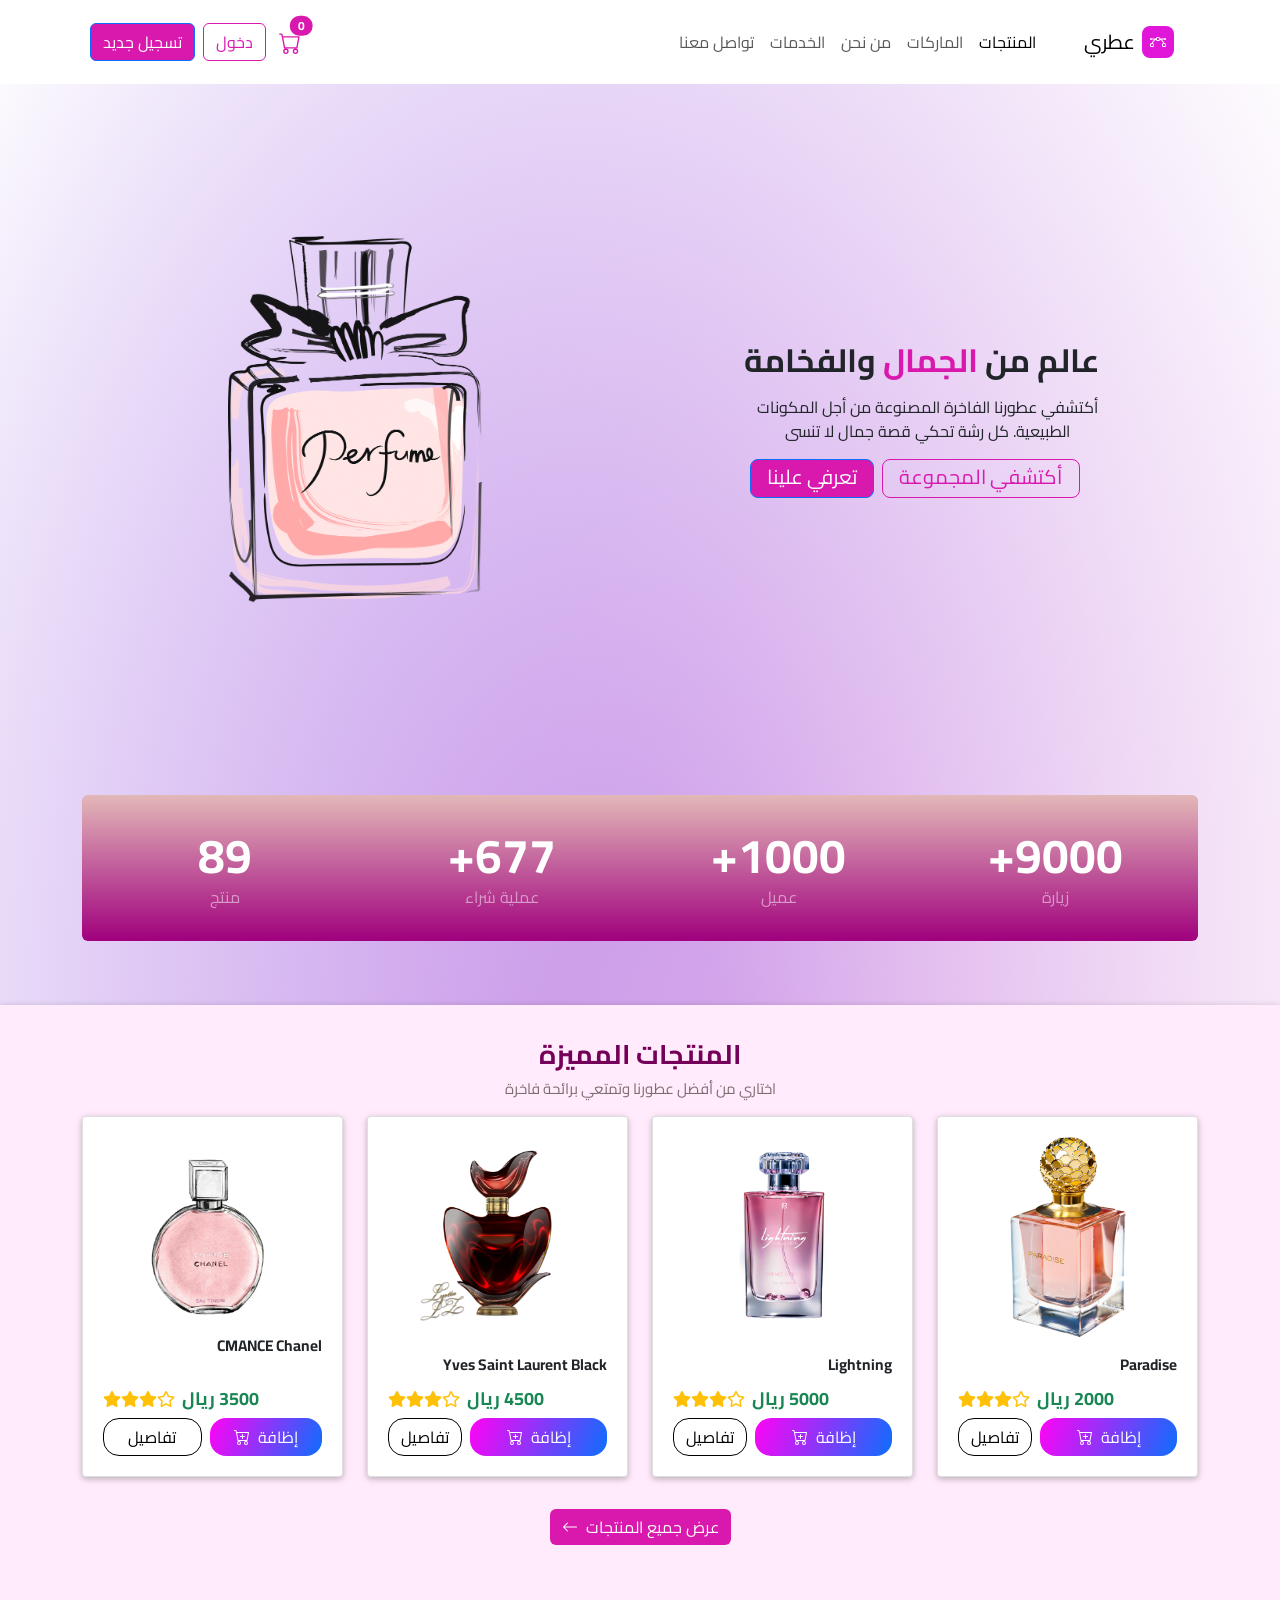
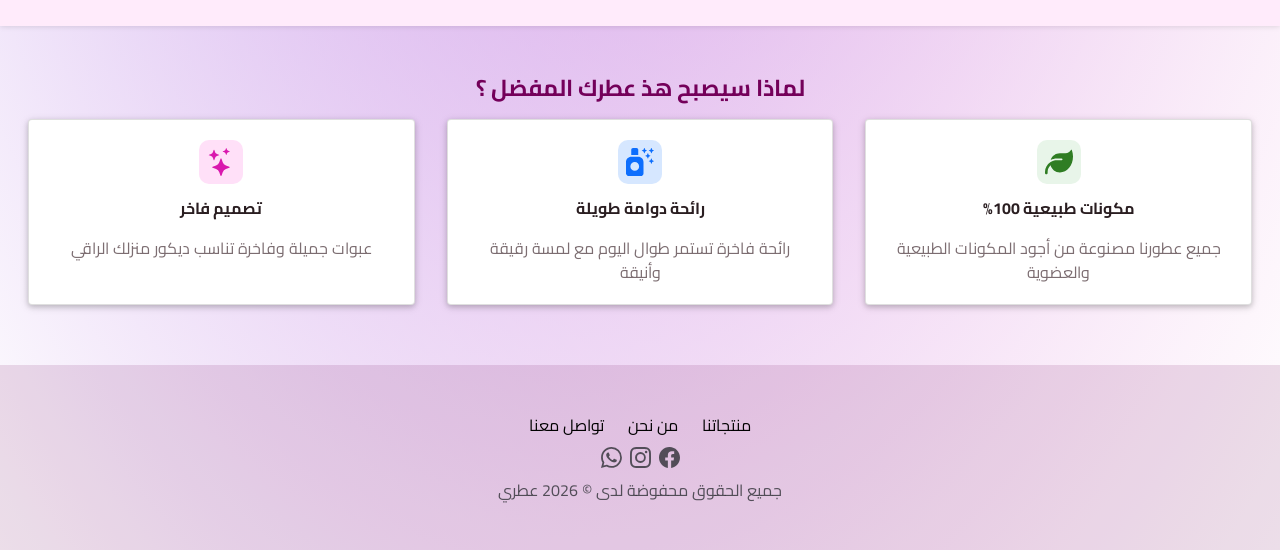
==== index.html @ cebf42a2 "Add files via upload" ====
<!DOCTYPE html>
<html data-bs-theme="light" lang="en" style="font-family: Agdasima, sans-serif;" dir="rtl">

<head>
    <meta charset="utf-8">
    <meta name="viewport" content="width=device-width, initial-scale=1.0, shrink-to-fit=no">
    <title>my_web</title>
    <link rel="stylesheet" href="assets/bootstrap/css/bootstrap.min.css">
    <link rel="stylesheet" href="https://fonts.googleapis.com/css?family=ABeeZee&amp;display=swap">
    <link rel="stylesheet" href="https://fonts.googleapis.com/css?family=Agdasima&amp;display=swap">
    <link rel="stylesheet" href="https://fonts.googleapis.com/css?family=Cairo&amp;display=swap">
    <link rel="stylesheet" href="https://fonts.googleapis.com/css?family=IBM+Plex+Mono&amp;display=swap">
    <link rel="stylesheet" href="assets/fonts/fontawesome-all.min.css">
    <link rel="stylesheet" href="assets/css/aos.min.css">
    <link rel="stylesheet" href="assets/css/Bootstrap-4---Payment-Form.css">
    <link rel="stylesheet" href="assets/css/Bootstrap-4---Photo-Gallery.css">
    <link rel="stylesheet" href="assets/css/Hero-Carousel-images.css">
    <link rel="stylesheet" href="assets/css/Ludens-basic-login.css">
    <link rel="stylesheet" href="assets/css/Navbar-Right-Links-icons.css">
    <link rel="stylesheet" href="assets/css/Pretty-Product-List-.css">
    <link rel="stylesheet" href="assets/css/styles.css">
</head>

<body style="background: radial-gradient(rgba(217,24,174,0.26) 11%, white), linear-gradient(113deg, rgba(77,94,255,0.54), white), #ffffff;font-family: Cairo, sans-serif;">
    <nav class="navbar navbar-expand-md sticky-top bg-body py-3">
        <div class="container"><a class="navbar-brand d-flex align-items-center" href="index.html"><span class="bs-icon-sm bs-icon-rounded bs-icon-primary d-flex justify-content-center align-items-center me-2 bs-icon" style="background: rgb(224,22,216);"><svg xmlns="http://www.w3.org/2000/svg" width="1em" height="1em" fill="currentColor" viewBox="0 0 16 16" class="bi bi-bezier">
                        <path fill-rule="evenodd" d="M0 10.5A1.5 1.5 0 0 1 1.5 9h1A1.5 1.5 0 0 1 4 10.5v1A1.5 1.5 0 0 1 2.5 13h-1A1.5 1.5 0 0 1 0 11.5zm1.5-.5a.5.5 0 0 0-.5.5v1a.5.5 0 0 0 .5.5h1a.5.5 0 0 0 .5-.5v-1a.5.5 0 0 0-.5-.5zm10.5.5A1.5 1.5 0 0 1 13.5 9h1a1.5 1.5 0 0 1 1.5 1.5v1a1.5 1.5 0 0 1-1.5 1.5h-1a1.5 1.5 0 0 1-1.5-1.5zm1.5-.5a.5.5 0 0 0-.5.5v1a.5.5 0 0 0 .5.5h1a.5.5 0 0 0 .5-.5v-1a.5.5 0 0 0-.5-.5zM6 4.5A1.5 1.5 0 0 1 7.5 3h1A1.5 1.5 0 0 1 10 4.5v1A1.5 1.5 0 0 1 8.5 7h-1A1.5 1.5 0 0 1 6 5.5zM7.5 4a.5.5 0 0 0-.5.5v1a.5.5 0 0 0 .5.5h1a.5.5 0 0 0 .5-.5v-1a.5.5 0 0 0-.5-.5z"></path>
                        <path d="M6 4.5H1.866a1 1 0 1 0 0 1h2.668A6.517 6.517 0 0 0 1.814 9H2.5c.123 0 .244.015.358.043a5.517 5.517 0 0 1 3.185-3.185A1.503 1.503 0 0 1 6 5.5zm3.957 1.358A1.5 1.5 0 0 0 10 5.5v-1h4.134a1 1 0 1 1 0 1h-2.668a6.517 6.517 0 0 1 2.72 3.5H13.5c-.123 0-.243.015-.358.043a5.517 5.517 0 0 0-3.185-3.185z"></path>
                    </svg></span><span style="padding-right: 7px;">عطري</span></a>
            <div class="d-flex">
                <div class="d-block d-md-none" style="padding: 13px;"><a class="position-relative" href="carts.html"><svg xmlns="http://www.w3.org/2000/svg" width="1em" height="1em" fill="currentColor" viewBox="0 0 16 16" class="bi bi-cart" style="width: 22px;height: 24px;color: #d918ae;">
                            <path d="M0 1.5A.5.5 0 0 1 .5 1H2a.5.5 0 0 1 .485.379L2.89 3H14.5a.5.5 0 0 1 .491.592l-1.5 8A.5.5 0 0 1 13 12H4a.5.5 0 0 1-.491-.408L2.01 3.607 1.61 2H.5a.5.5 0 0 1-.5-.5M3.102 4l1.313 7h8.17l1.313-7H3.102zM5 12a2 2 0 1 0 0 4 2 2 0 0 0 0-4m7 0a2 2 0 1 0 0 4 2 2 0 0 0 0-4m-7 1a1 1 0 1 1 0 2 1 1 0 0 1 0-2m7 0a1 1 0 1 1 0 2 1 1 0 0 1 0-2"></path>
                        </svg><span id="cart-count2" class="position-absolute top-0 start-100 translate-middle badge rounded-pill" style="background: #d918ae;">0</span></a></div><button data-bs-toggle="collapse" class="navbar-toggler" data-bs-target="#navcol-2"><span class="visually-hidden">Toggle navigation</span><span class="navbar-toggler-icon" style="color: rgb(217,24,174);"></span></button>
            </div>
            <div class="collapse navbar-collapse" id="navcol-2">
                <ul class="navbar-nav ms-auto">
                    <li class="nav-item"><a class="nav-link active" href="products.html">المنتجات</a></li>
                    <li class="nav-item"><a class="nav-link" href="brands.html">الماركات</a></li>
                    <li class="nav-item"><a class="nav-link" href="about.html">من نحن</a></li>
                    <li class="nav-item"><a class="nav-link" href="services.html">الخدمات</a></li>
                    <li class="nav-item"><a class="nav-link" href="contact.html">تواصل معنا</a></li>
                </ul>
                <div class="d-none d-md-block" style="padding: 13px;"><a class="position-relative" href="carts.html"><svg xmlns="http://www.w3.org/2000/svg" width="1em" height="1em" fill="currentColor" viewBox="0 0 16 16" class="bi bi-cart" style="width: 22px;height: 24px;color: #d918ae;">
                            <path d="M0 1.5A.5.5 0 0 1 .5 1H2a.5.5 0 0 1 .485.379L2.89 3H14.5a.5.5 0 0 1 .491.592l-1.5 8A.5.5 0 0 1 13 12H4a.5.5 0 0 1-.491-.408L2.01 3.607 1.61 2H.5a.5.5 0 0 1-.5-.5M3.102 4l1.313 7h8.17l1.313-7H3.102zM5 12a2 2 0 1 0 0 4 2 2 0 0 0 0-4m7 0a2 2 0 1 0 0 4 2 2 0 0 0 0-4m-7 1a1 1 0 1 1 0 2 1 1 0 0 1 0-2m7 0a1 1 0 1 1 0 2 1 1 0 0 1 0-2"></path>
                        </svg><span id="cart-count" class="position-absolute top-0 start-100 translate-middle badge rounded-pill" style="background: #d918ae;">0</span></a></div><a class="btn btn-primary ms-md-2" role="button" href="login.html" style="background: rgba(13,110,253,0);color: #d918ae;border-color: #d918ae;">دخول</a><a class="btn btn-primary ms-md-2" role="button" href="signup.html" style="background: rgb(217,24,174);">تسجيل جديد</a>
            </div>
        </div>
    </nav>
    <div class="container mt-0 pt-2 mb-0 overflow-hidden" style="padding-bottom: 0px;">
        <div class="row gy-4 gy-md-0" style="margin-bottom: 0px;">
            <div class="col-md-6 text-center text-md-start d-flex d-sm-flex d-md-flex justify-content-center align-items-center justify-content-md-start align-items-md-center justify-content-xl-center" data-aos="fade-up-left" data-aos-duration="550">
                <div style="max-width: 350px;">
                    <h2 class="text-uppercase fw-bold fst-normal" style="font-size: 32.112px;text-align: center;width: 357px;">عالم من <span style="color: rgb(217, 24, 174);">الجمال</span> والفخامة</h2>
                    <p class="my-3" style="text-align: center;width: 345px;">أكتشفي عطورنا الفاخرة المصنوعة من أجل المكونات الطبيعية. كل رشة تحكي قصة جمال لا تنسى</p><a class="btn btn-primary btn-lg me-2" role="button" href="products.html" style="height: 38.6px;text-align: center;padding: 2px 16px;width: 197.975px;background: rgba(255,255,255,0);border-color: #d918ae;border-top-color: rgb(255,;border-right-color: 255,;border-bottom-color: 255);border-left-color: 255,;color: #d918ae;">أكتشفي المجموعة</a><a class="btn btn-primary btn-lg me-2" role="button" href="about.html" style="height: 38.6px;text-align: center;padding: 2px 16px;background: #d918ae;">تعرفي علينا</a>
                </div>
            </div>
            <div class="col-md-6">
                <div class="text-center p-xl-5 m-xl-5 ms-0 ps-0"><img class="rounded img-fluid fit-cover ps-5 pe-5 mt-0 pt-5 mb-5 ms-0 pb-0" data-aos="fade-up-right" data-aos-duration="550" style="min-height: 200px;" src="assets/img/pngwing.com%20(1).png" width="350" loading="lazy"></div>
            </div>
        </div>
    </div>
    <div class="container py-xl-5 overflow-hidden" style="margin-bottom: 16px;">
        <div class="text-center text-white-50 bg-primary border rounded border-0 p-3" style="background: linear-gradient(#e2b8b8, #a0007d), #7d6979;">
            <div class="row row-cols-2 row-cols-md-4">
                <div class="col">
                    <div data-aos="zoom-out-right" data-aos-duration="450" class="p-3">
                        <h4 class="display-5 fw-bold text-white mb-0">9000+</h4>
                        <p class="mb-0">زيارة</p>
                    </div>
                </div>
                <div class="col">
                    <div data-aos="zoom-out-right" data-aos-duration="450" data-aos-delay="50" class="p-3">
                        <h4 class="display-5 fw-bold text-white mb-0">1000+</h4>
                        <p class="mb-0">عميل</p>
                    </div>
                </div>
                <div class="col">
                    <div data-aos="zoom-in-right" data-aos-duration="450" data-aos-delay="100" class="p-3">
                        <h4 class="display-5 fw-bold text-white mb-0">677+</h4>
                        <p class="mb-0">عملية شراء</p>
                    </div>
                </div>
                <div class="col">
                    <div data-aos="zoom-out-right" data-aos-duration="150" data-aos-delay="450" class="p-3">
                        <h4 class="display-5 fw-bold text-white mb-0">89</h4>
                        <p class="mb-0">منتج</p>
                    </div>
                </div>
            </div>
        </div>
    </div>
    <section style="background: #ffebfb;padding-top: 33px;padding-bottom: 33px;box-shadow: 0px 0px 6px rgba(0,0,0,0.15);">
        <h1 class="text-center" data-aos="fade-up" data-aos-duration="750" style="color: #966e8d;font-size: 26.88px;"><strong><span style="color: rgb(116, 0, 90);">المنتجات المميزة</span></strong></h1>
        <p class="text-center" data-aos="fade-up" data-aos-duration="750" style="font-size: 15px;"><span style="color: oklch(0.55 0.02 0);">اختاري من أفضل عطورنا وتمتعي برائحة فاخرة</span></p>
        <div class="container" style="padding-bottom: 24px;">
            <div class="row">
                <div class="col-12 col-sm-6 col-md-4 col-lg-3" data-aos="fade-up" data-aos-duration="750" style="margin-bottom: 8px;">
                    <div class="card">
                        <div class="card-body"><img src="assets/img/pngwing.com.png" style="width: 100%;height: 200px;object-fit: contain;">
                            <h4 class="card-title" style="font-size: 15.376px;font-weight: bold;height: 35.35px;"><br>Paradise</h4>
                            <div class="text-warning d-flex justify-content-end align-items-center py-1">
                                <p style="color: var(--bs-success);font-weight: bold;font-size: 18px;height: 13px;margin-right: 0px;margin-left: 7px;">2000 ريال</p><i class="far fa-star"></i><i class="fas fa-star"></i><i class="fas fa-star"></i><i class="fas fa-star"></i>
                            </div>
                            <div class="d-flex gap-2"><button class="btn flex-grow-1 d-flex justify-content-center align-items-center gap-1 add-to-cart" type="button" style="border-radius: 16px;background: linear-gradient(-70deg, var(--bs-primary), #ff03f5);border-style: none;color: rgb(255,255,255);" data-id="1" data-name="Paradise" data-price="2000" data-image="assets/img//pngwing.com.png">إظافة&nbsp;<svg xmlns="http://www.w3.org/2000/svg" width="1em" height="1em" fill="currentColor" viewBox="0 0 16 16" class="bi bi-cart-plus">
                                        <path d="M9 5.5a.5.5 0 0 0-1 0V7H6.5a.5.5 0 0 0 0 1H8v1.5a.5.5 0 0 0 1 0V8h1.5a.5.5 0 0 0 0-1H9z"></path>
                                        <path d="M.5 1a.5.5 0 0 0 0 1h1.11l.401 1.607 1.498 7.985A.5.5 0 0 0 4 12h1a2 2 0 1 0 0 4 2 2 0 0 0 0-4h7a2 2 0 1 0 0 4 2 2 0 0 0 0-4h1a.5.5 0 0 0 .491-.408l1.5-8A.5.5 0 0 0 14.5 3H2.89l-.405-1.621A.5.5 0 0 0 2 1zm3.915 10L3.102 4h10.796l-1.313 7h-8.17zM6 14a1 1 0 1 1-2 0 1 1 0 0 1 2 0m7 0a1 1 0 1 1-2 0 1 1 0 0 1 2 0"></path>
                                    </svg></button><button class="btn btn-details" type="button" style="border-radius: 16px;color: rgb(0,0,0);border-style: solid;border-color: #000000;" data-id="1" data-name="Paradise" data-image="assets/img//pngwing.com.png" data-description="عطر كلاسيكي من شانيل للنساء؛ مزيج أنيق من الحمضيات، الياسمين والورود مع قاعدة دافئة من الفانيليا وخشب الصندل — راحة فاخرة ومثالية للسهرات والمناسبات" data-price="2000" data-sold="120">تفاصيل</button></div>
                        </div>
                    </div>
                </div>
                <div class="col-12 col-sm-6 col-md-4 col-lg-3" data-aos="fade-up" data-aos-duration="750" data-aos-delay="100" style="margin-bottom: 8px;">
                    <div class="card">
                        <div class="card-body"><img src="assets/img/pngwing.com%20(4).png" style="width: 100%;height: 200px;object-fit: contain;">
                            <h4 class="card-title" style="font-size: 15.376px;font-weight: bold;height: 35.35px;"><br>Lightning</h4>
                            <div class="text-warning d-flex justify-content-end align-items-center py-1">
                                <p style="color: var(--bs-success);font-weight: bold;font-size: 18px;height: 13px;margin-right: 0px;margin-left: 7px;">5000 ريال</p><i class="far fa-star"></i><i class="fas fa-star"></i><i class="fas fa-star"></i><i class="fas fa-star"></i>
                            </div>
                            <div class="d-flex gap-2"><button class="btn flex-grow-1 d-flex justify-content-center align-items-center gap-1 add-to-cart" type="button" style="border-radius: 16px;background: linear-gradient(-70deg, var(--bs-primary), #ff03f5);border-style: none;color: rgb(255,255,255);" data-id="2" data-name="Lightning" data-price="5000" data-image="assets/img//pngwing.com%20(4).png">إظافة&nbsp;<svg xmlns="http://www.w3.org/2000/svg" width="1em" height="1em" fill="currentColor" viewBox="0 0 16 16" class="bi bi-cart-plus">
                                        <path d="M9 5.5a.5.5 0 0 0-1 0V7H6.5a.5.5 0 0 0 0 1H8v1.5a.5.5 0 0 0 1 0V8h1.5a.5.5 0 0 0 0-1H9z"></path>
                                        <path d="M.5 1a.5.5 0 0 0 0 1h1.11l.401 1.607 1.498 7.985A.5.5 0 0 0 4 12h1a2 2 0 1 0 0 4 2 2 0 0 0 0-4h7a2 2 0 1 0 0 4 2 2 0 0 0 0-4h1a.5.5 0 0 0 .491-.408l1.5-8A.5.5 0 0 0 14.5 3H2.89l-.405-1.621A.5.5 0 0 0 2 1zm3.915 10L3.102 4h10.796l-1.313 7h-8.17zM6 14a1 1 0 1 1-2 0 1 1 0 0 1 2 0m7 0a1 1 0 1 1-2 0 1 1 0 0 1 2 0"></path>
                                    </svg></button><button class="btn btn-details" type="button" style="border-radius: 16px;color: rgb(0,0,0);border-style: solid;border-color: #000000;" data-id="2" data-name="Lightning" data-image="assets/img//pngwing.com%20(4).png" data-description="عطر كلاسيكي من شانيل للنساء؛ مزيج أنيق من الحمضيات، الياسمين والورود مع قاعدة دافئة من الفانيليا وخشب الصندل — راحة فاخرة وعطر زهري فاخر من ديور برائحة مشرقة تجمع بين يلانغ يلانغ، الورد والياسمين، يعطي إحساس أنثوي أنيق ومشرق يناسب كل أوقات اليوم.مثالية للسهرات والمناسبات" data-price="5000" data-sold="300">تفاصيل</button></div>
                        </div>
                    </div>
                </div>
                <div class="col-12 col-sm-6 col-md-4 col-lg-3" data-aos="fade-up" data-aos-duration="750" data-aos-delay="300" style="margin-bottom: 8px;">
                    <div class="card">
                        <div class="card-body"><img src="assets/img/pngwing.com%20(2).png" style="width: 100%;height: 200px;object-fit: contain;">
                            <h4 class="card-title" style="font-size: 15.376px;font-weight: bold;height: 35.35px;"><br>Yves Saint Laurent Black&nbsp;<br><br></h4>
                            <div class="text-warning d-flex justify-content-end align-items-center py-1">
                                <p style="color: var(--bs-success);font-weight: bold;font-size: 18px;height: 13px;margin-right: 0px;margin-left: 7px;">4500 ريال</p><i class="far fa-star"></i><i class="fas fa-star"></i><i class="fas fa-star"></i><i class="fas fa-star"></i>
                            </div>
                            <div class="d-flex gap-2"><button class="btn flex-grow-1 d-flex justify-content-center align-items-center gap-1 add-to-cart" type="button" style="border-radius: 16px;background: linear-gradient(-70deg, var(--bs-primary), #ff03f5);border-style: none;color: rgb(255,255,255);" data-id="3" data-name="Yves Saint Laurent Black" data-price="4500" data-image="assets/img//pngwing.com%20(2).png">إظافة&nbsp;<svg xmlns="http://www.w3.org/2000/svg" width="1em" height="1em" fill="currentColor" viewBox="0 0 16 16" class="bi bi-cart-plus">
                                        <path d="M9 5.5a.5.5 0 0 0-1 0V7H6.5a.5.5 0 0 0 0 1H8v1.5a.5.5 0 0 0 1 0V8h1.5a.5.5 0 0 0 0-1H9z"></path>
                                        <path d="M.5 1a.5.5 0 0 0 0 1h1.11l.401 1.607 1.498 7.985A.5.5 0 0 0 4 12h1a2 2 0 1 0 0 4 2 2 0 0 0 0-4h7a2 2 0 1 0 0 4 2 2 0 0 0 0-4h1a.5.5 0 0 0 .491-.408l1.5-8A.5.5 0 0 0 14.5 3H2.89l-.405-1.621A.5.5 0 0 0 2 1zm3.915 10L3.102 4h10.796l-1.313 7h-8.17zM6 14a1 1 0 1 1-2 0 1 1 0 0 1 2 0m7 0a1 1 0 1 1-2 0 1 1 0 0 1 2 0"></path>
                                    </svg></button><button class="btn btn-details" type="button" style="border-radius: 16px;color: rgb(0,0,0);border-style: solid;border-color: #000000;" data-id="3" data-name="Yves Saint Laurent Black" data-image="assets/img//pngwing.com%20(2).png" data-description="عطر شرقي–غورماند من YSL بطابع جذاب وغني، مع نوتات القهوة والزهور والفانيليا — مثالي لليالي والحفلات" data-price="4500" data-sold="98">تفاصيل</button></div>
                        </div>
                    </div>
                </div>
                <div class="col-12 col-sm-6 col-md-4 col-lg-3" data-aos="fade-up" data-aos-duration="750" data-aos-delay="500" style="margin-bottom: 8px;">
                    <div class="card">
                        <div class="card-body"><img src="assets/img/pngwing.com%20(3).png" style="width: 100%;height: 200px;object-fit: contain;">
                            <h4 class="card-title" style="font-size: 15.376px;font-weight: bold;height: 35.35px;">CMANCE Chanel</h4>
                            <div class="text-warning d-flex justify-content-end align-items-center py-1">
                                <p style="color: var(--bs-success);font-weight: bold;font-size: 18px;height: 13px;margin-right: 0px;margin-left: 7px;">3500 ريال</p><i class="far fa-star"></i><i class="fas fa-star"></i><i class="fas fa-star"></i><i class="fas fa-star"></i>
                            </div>
                            <div class="d-flex gap-2"><button class="btn flex-grow-1 d-flex justify-content-center align-items-center gap-1 add-to-cart" type="button" style="border-radius: 16px;background: linear-gradient(-70deg, var(--bs-primary), #ff03f5);border-style: none;color: rgb(255,255,255);" data-id="4" data-name="CMANCE Chanel" data-price="3500" data-image="assets/img//pngwing.com%20(3).png">إظافة&nbsp;<svg xmlns="http://www.w3.org/2000/svg" width="1em" height="1em" fill="currentColor" viewBox="0 0 16 16" class="bi bi-cart-plus">
                                        <path d="M9 5.5a.5.5 0 0 0-1 0V7H6.5a.5.5 0 0 0 0 1H8v1.5a.5.5 0 0 0 1 0V8h1.5a.5.5 0 0 0 0-1H9z"></path>
                                        <path d="M.5 1a.5.5 0 0 0 0 1h1.11l.401 1.607 1.498 7.985A.5.5 0 0 0 4 12h1a2 2 0 1 0 0 4 2 2 0 0 0 0-4h7a2 2 0 1 0 0 4 2 2 0 0 0 0-4h1a.5.5 0 0 0 .491-.408l1.5-8A.5.5 0 0 0 14.5 3H2.89l-.405-1.621A.5.5 0 0 0 2 1zm3.915 10L3.102 4h10.796l-1.313 7h-8.17zM6 14a1 1 0 1 1-2 0 1 1 0 0 1 2 0m7 0a1 1 0 1 1-2 0 1 1 0 0 1 2 0"></path>
                                    </svg></button><button class="btn flex-grow-1" type="button" style="border-radius: 16px;color: rgb(0,0,0);border-style: solid;border-color: #000000;">تفاصيل</button></div>
                        </div>
                    </div>
                </div>
            </div>
            <div class="text-center d-flex justify-content-center px-2 py-4"><a class="text-decoration-none" href="products.html"><button class="btn btn-primary d-flex justify-content-center gap-2 align-items-center" type="button" style="background: #d918ae;border-style: none;">عرض جميع المنتجات<svg xmlns="http://www.w3.org/2000/svg" width="1em" height="1em" fill="currentColor" viewBox="0 0 16 16" class="bi bi-arrow-left">
                            <path fill-rule="evenodd" d="M15 8a.5.5 0 0 0-.5-.5H2.707l3.147-3.146a.5.5 0 1 0-.708-.708l-4 4a.5.5 0 0 0 0 .708l4 4a.5.5 0 0 0 .708-.708L2.707 8.5H14.5A.5.5 0 0 0 15 8"></path>
                        </svg></button></a></div>
        </div>
    </section>
    <section class="px-4 py-5" style="border-color: rgb(255,255,255);">
        <h1 class="text-center" data-aos="fade-up" data-aos-duration="750" style="color: #966e8d;font-size: 23px;margin-bottom: 18px;"><strong><span style="color: rgb(116, 0, 90);">لماذا سيصبح هذ عطرك المفضل ؟</span></strong></h1>
        <div class="row">
            <div class="col-12 col-md-6 col-lg-4 px-md-3 px-lg-3" style="padding: 0px;margin-bottom: 12px;">
                <div class="card" data-aos="fade-up" data-aos-duration="750" style="width: 100%;">
                    <div class="card-body" style="border-radius: 13px;">
                        <div class="text-center" style="margin-bottom: 12px;"><svg xmlns="http://www.w3.org/2000/svg" viewBox="0 0 512 512" width="1em" height="1em" fill="currentColor" class="text-center" style="font-size: 44px;color: #2f7d23;padding: 8px;background: #e8f5e9;border-radius: 10px;">
                                <!--! Font Awesome Free 6.4.2 by @fontawesome - https://fontawesome.com License - https://fontawesome.com/license/free (Icons: CC BY 4.0, Fonts: SIL OFL 1.1, Code: MIT License) Copyright 2023 Fonticons, Inc. -->
                                <path d="M272 96c-78.6 0-145.1 51.5-167.7 122.5c33.6-17 71.5-26.5 111.7-26.5h88c8.8 0 16 7.2 16 16s-7.2 16-16 16H288 216s0 0 0 0c-16.6 0-32.7 1.9-48.2 5.4c-25.9 5.9-50 16.4-71.4 30.7c0 0 0 0 0 0C38.3 298.8 0 364.9 0 440v16c0 13.3 10.7 24 24 24s24-10.7 24-24V440c0-48.7 20.7-92.5 53.8-123.2C121.6 392.3 190.3 448 272 448l1 0c132.1-.7 239-130.9 239-291.4c0-42.6-7.5-83.1-21.1-119.6c-2.6-6.9-12.7-6.6-16.2-.1C455.9 72.1 418.7 96 376 96L272 96z"></path>
                            </svg></div>
                        <p class="text-center"><strong><span style="color: oklch(0.25 0.02 0);">مكونات طبيعية 100%</span></strong></p>
                        <p class="text-center" style="margin: 0px;"><span style="color: oklch(0.55 0.02 0);">جميع عطورنا مصنوعة من أجود المكونات الطبيعية والعضوية</span></p>
                    </div>
                </div>
            </div>
            <div class="col-12 col-md-6 col-lg-4 px-md-3 px-lg-3" style="padding: 0px;margin-bottom: 12px;">
                <div class="card" data-aos="fade-up" data-aos-duration="750" data-aos-delay="150" style="width: 100%;height: 100%;">
                    <div class="card-body" style="border-radius: 13px;">
                        <div class="text-center" style="margin-bottom: 12px;"><svg xmlns="http://www.w3.org/2000/svg" viewBox="0 0 512 512" width="1em" height="1em" fill="currentColor" class="text-center" style="font-size: 44px;color: var(--bs-primary);padding: 8px;background: #d6e7ff;border-radius: 10px;">
                                <!--! Font Awesome Free 6.4.2 by @fontawesome - https://fontawesome.com License - https://fontawesome.com/license/free (Icons: CC BY 4.0, Fonts: SIL OFL 1.1, Code: MIT License) Copyright 2023 Fonticons, Inc. -->
                                <path d="M96 32v96H224V32c0-17.7-14.3-32-32-32H128C110.3 0 96 14.3 96 32zm0 128c-53 0-96 43-96 96V464c0 26.5 21.5 48 48 48H272c26.5 0 48-21.5 48-48V256c0-53-43-96-96-96H96zm64 96a80 80 0 1 1 0 160 80 80 0 1 1 0-160zM384 48c0-1.4-1-3-2.2-3.6L352 32 339.6 2.2C339 1 337.4 0 336 0s-3 1-3.6 2.2L320 32 290.2 44.4C289 45 288 46.6 288 48c0 1.4 1 3 2.2 3.6L320 64l12.4 29.8C333 95 334.6 96 336 96s3-1 3.6-2.2L352 64l29.8-12.4C383 51 384 49.4 384 48zm76.4 45.8C461 95 462.6 96 464 96s3-1 3.6-2.2L480 64l29.8-12.4C511 51 512 49.4 512 48c0-1.4-1-3-2.2-3.6L480 32 467.6 2.2C467 1 465.4 0 464 0s-3 1-3.6 2.2L448 32 418.2 44.4C417 45 416 46.6 416 48c0 1.4 1 3 2.2 3.6L448 64l12.4 29.8zm7.2 100.4c-.6-1.2-2.2-2.2-3.6-2.2s-3 1-3.6 2.2L448 224l-29.8 12.4c-1.2 .6-2.2 2.2-2.2 3.6c0 1.4 1 3 2.2 3.6L448 256l12.4 29.8c.6 1.2 2.2 2.2 3.6 2.2s3-1 3.6-2.2L480 256l29.8-12.4c1.2-.6 2.2-2.2 2.2-3.6c0-1.4-1-3-2.2-3.6L480 224l-12.4-29.8zM448 144c0-1.4-1-3-2.2-3.6L416 128 403.6 98.2C403 97 401.4 96 400 96s-3 1-3.6 2.2L384 128l-29.8 12.4c-1.2 .6-2.2 2.2-2.2 3.6c0 1.4 1 3 2.2 3.6L384 160l12.4 29.8c.6 1.2 2.2 2.2 3.6 2.2s3-1 3.6-2.2L416 160l29.8-12.4c1.2-.6 2.2-2.2 2.2-3.6z"></path>
                            </svg></div>
                        <p class="text-center"><strong><span style="color: oklch(0.25 0.02 0);">رائحة دوامة طويلة</span></strong></p>
                        <p class="text-center" style="margin: 0px;"><span style="color: oklch(0.55 0.02 0);">رائحة فاخرة تستمر طوال اليوم مع لمسة رقيقة وأنيقة</span></p>
                    </div>
                </div>
            </div>
            <div class="col-12 col-md-6 col-lg-4 px-md-3 px-lg-3" style="padding: 0px;margin-bottom: 12px;">
                <div class="card" data-aos="fade-up" data-aos-duration="750" data-aos-delay="300" style="width: 100%;height: 100%;">
                    <div class="card-body" style="border-radius: 13px;">
                        <div class="text-center" style="margin-bottom: 12px;"><svg xmlns="http://www.w3.org/2000/svg" width="1em" height="1em" fill="currentColor" viewBox="0 0 16 16" class="bi bi-stars text-center" style="font-size: 44px;color: #d918ae;padding: 8px;background: #ffe0f8;border-radius: 10px;">
                                <path d="M7.657 6.247c.11-.33.576-.33.686 0l.645 1.937a2.89 2.89 0 0 0 1.829 1.828l1.936.645c.33.11.33.576 0 .686l-1.937.645a2.89 2.89 0 0 0-1.828 1.829l-.645 1.936a.361.361 0 0 1-.686 0l-.645-1.937a2.89 2.89 0 0 0-1.828-1.828l-1.937-.645a.361.361 0 0 1 0-.686l1.937-.645a2.89 2.89 0 0 0 1.828-1.828l.645-1.937zM3.794 1.148a.217.217 0 0 1 .412 0l.387 1.162c.173.518.579.924 1.097 1.097l1.162.387a.217.217 0 0 1 0 .412l-1.162.387A1.734 1.734 0 0 0 4.593 5.69l-.387 1.162a.217.217 0 0 1-.412 0L3.407 5.69A1.734 1.734 0 0 0 2.31 4.593l-1.162-.387a.217.217 0 0 1 0-.412l1.162-.387A1.734 1.734 0 0 0 3.407 2.31l.387-1.162zM10.863.099a.145.145 0 0 1 .274 0l.258.774c.115.346.386.617.732.732l.774.258a.145.145 0 0 1 0 .274l-.774.258a1.156 1.156 0 0 0-.732.732l-.258.774a.145.145 0 0 1-.274 0l-.258-.774a1.156 1.156 0 0 0-.732-.732L9.1 2.137a.145.145 0 0 1 0-.274l.774-.258c.346-.115.617-.386.732-.732L10.863.1z"></path>
                            </svg></div>
                        <p class="text-center"><strong><span style="color: oklch(0.25 0.02 0);">تصميم فاخر</span></strong></p>
                        <p class="text-center" style="margin: 0px;"><span style="color: oklch(0.55 0.02 0);">عبوات جميلة وفاخرة تناسب ديكور منزلك الراقي</span></p>
                    </div>
                </div>
            </div>
        </div>
    </section>
    <footer class="text-center" style="background: rgba(108,1,84,0.13);">
        <div class="container text-muted py-4 py-lg-5">
            <div class="row justify-content-center">
                <div class="col-auto"><a class="text-decoration-none" href="products.html" style="color: var(--bs-black);">منتجاتنا</a></div>
                <div class="col-auto"><a class="text-decoration-none" href="about.html" style="color: var(--bs-black);">من نحن</a></div>
                <div class="col-auto"><a class="text-decoration-none" href="contact.html" style="color: var(--bs-black);">تواصل معنا</a></div>
            </div>
            <div class="d-flex justify-content-center gap-2" style="padding-top: 10px;padding-bottom: 10px;"><svg xmlns="http://www.w3.org/2000/svg" width="1em" height="1em" fill="currentColor" viewBox="0 0 16 16" class="bi bi-facebook" style="font-size: 21px;">
                    <path d="M16 8.049c0-4.446-3.582-8.05-8-8.05C3.58 0-.002 3.603-.002 8.05c0 4.017 2.926 7.347 6.75 7.951v-5.625h-2.03V8.05H6.75V6.275c0-2.017 1.195-3.131 3.022-3.131.876 0 1.791.157 1.791.157v1.98h-1.009c-.993 0-1.303.621-1.303 1.258v1.51h2.218l-.354 2.326H9.25V16c3.824-.604 6.75-3.934 6.75-7.951"></path>
                </svg><svg xmlns="http://www.w3.org/2000/svg" width="1em" height="1em" fill="currentColor" viewBox="0 0 16 16" class="bi bi-instagram" style="font-size: 21px;">
                    <path d="M8 0C5.829 0 5.556.01 4.703.048 3.85.088 3.269.222 2.76.42a3.917 3.917 0 0 0-1.417.923A3.927 3.927 0 0 0 .42 2.76C.222 3.268.087 3.85.048 4.7.01 5.555 0 5.827 0 8.001c0 2.172.01 2.444.048 3.297.04.852.174 1.433.372 1.942.205.526.478.972.923 1.417.444.445.89.719 1.416.923.51.198 1.09.333 1.942.372C5.555 15.99 5.827 16 8 16s2.444-.01 3.298-.048c.851-.04 1.434-.174 1.943-.372a3.916 3.916 0 0 0 1.416-.923c.445-.445.718-.891.923-1.417.197-.509.332-1.09.372-1.942C15.99 10.445 16 10.173 16 8s-.01-2.445-.048-3.299c-.04-.851-.175-1.433-.372-1.941a3.926 3.926 0 0 0-.923-1.417A3.911 3.911 0 0 0 13.24.42c-.51-.198-1.092-.333-1.943-.372C10.443.01 10.172 0 7.998 0h.003zm-.717 1.442h.718c2.136 0 2.389.007 3.232.046.78.035 1.204.166 1.486.275.373.145.64.319.92.599.28.28.453.546.598.92.11.281.24.705.275 1.485.039.843.047 1.096.047 3.231s-.008 2.389-.047 3.232c-.035.78-.166 1.203-.275 1.485a2.47 2.47 0 0 1-.599.919c-.28.28-.546.453-.92.598-.28.11-.704.24-1.485.276-.843.038-1.096.047-3.232.047s-2.39-.009-3.233-.047c-.78-.036-1.203-.166-1.485-.276a2.478 2.478 0 0 1-.92-.598 2.48 2.48 0 0 1-.6-.92c-.109-.281-.24-.705-.275-1.485-.038-.843-.046-1.096-.046-3.233 0-2.136.008-2.388.046-3.231.036-.78.166-1.204.276-1.486.145-.373.319-.64.599-.92.28-.28.546-.453.92-.598.282-.11.705-.24 1.485-.276.738-.034 1.024-.044 2.515-.045v.002zm4.988 1.328a.96.96 0 1 0 0 1.92.96.96 0 0 0 0-1.92zm-4.27 1.122a4.109 4.109 0 1 0 0 8.217 4.109 4.109 0 0 0 0-8.217zm0 1.441a2.667 2.667 0 1 1 0 5.334 2.667 2.667 0 0 1 0-5.334"></path>
                </svg><svg xmlns="http://www.w3.org/2000/svg" width="1em" height="1em" fill="currentColor" viewBox="0 0 16 16" class="bi bi-whatsapp" style="font-size: 21px;">
                    <path d="M13.601 2.326A7.854 7.854 0 0 0 7.994 0C3.627 0 .068 3.558.064 7.926c0 1.399.366 2.76 1.057 3.965L0 16l4.204-1.102a7.933 7.933 0 0 0 3.79.965h.004c4.368 0 7.926-3.558 7.93-7.93A7.898 7.898 0 0 0 13.6 2.326zM7.994 14.521a6.573 6.573 0 0 1-3.356-.92l-.24-.144-2.494.654.666-2.433-.156-.251a6.56 6.56 0 0 1-1.007-3.505c0-3.626 2.957-6.584 6.591-6.584a6.56 6.56 0 0 1 4.66 1.931 6.557 6.557 0 0 1 1.928 4.66c-.004 3.639-2.961 6.592-6.592 6.592zm3.615-4.934c-.197-.099-1.17-.578-1.353-.646-.182-.065-.315-.099-.445.099-.133.197-.513.646-.627.775-.114.133-.232.148-.43.05-.197-.1-.836-.308-1.592-.985-.59-.525-.985-1.175-1.103-1.372-.114-.198-.011-.304.088-.403.087-.088.197-.232.296-.346.1-.114.133-.198.198-.33.065-.134.034-.248-.015-.347-.05-.099-.445-1.076-.612-1.47-.16-.389-.323-.335-.445-.34-.114-.007-.247-.007-.38-.007a.729.729 0 0 0-.529.247c-.182.198-.691.677-.691 1.654 0 .977.71 1.916.81 2.049.098.133 1.394 2.132 3.383 2.992.47.205.84.326 1.129.418.475.152.904.129 1.246.08.38-.058 1.171-.48 1.338-.943.164-.464.164-.86.114-.943-.049-.084-.182-.133-.38-.232z"></path>
                </svg></div>
            <p class="mb-0">جميع الحقوق محفوضة لدى © 2026 عطري</p>
        </div>
    </footer>
    <div class="modal fade pt-5 pt-md-3" role="dialog" tabindex="-1" id="productModal">
        <div class="modal-dialog" role="document">
            <div class="modal-content">
                <div class="modal-header"><button class="btn-close" type="button" aria-label="Close" data-bs-dismiss="modal"></button></div>
                <div class="modal-body">
                    <div class="text-center"><img id="modalProductImage" src="assets/img/pngwing.com%20(2).png" style="width: 220px;"></div>
                    <h4 id="modalProductName" style="font-size: 15.376px;font-weight: bold;height: 35.35px;"><br>Lightning</h4>
                    <div class="text-warning d-flex justify-content-end align-items-center py-1">
                        <p id="modalProductPrice" style="color: var(--bs-success);font-weight: bold;font-size: 18px;height: 13px;margin-right: 0px;margin-left: 7px;">4500 ريال</p><i class="far fa-star"></i><i class="fas fa-star"></i><i class="fas fa-star"></i><i class="fas fa-star"></i>
                    </div>
                    <p id="modalProductDescription" style="height: auto;margin-bottom: -3px;">من أشهر العطور النسائية في العالم برائحة فريدة تمزج بين البرالين، التوت الأحمر والباتشولي — ثقيلة وثابتة وتترك انطباعًا قويًا.<br><br></p>
                    <div class="text-start">
                        <p id="modalProductSold" class="badge" style="height: auto;margin-bottom: -3px;color: rgb(0,0,0);background: #cbcbcb;font-size: 13px;">30 مرة شراء</p>
                    </div>
                </div>
                <div class="modal-footer justify-content-between"><button class="btn btn-primary" id="modalAddToCart" type="button" data-id="1" data-name="etr" data-price="2000">إظافة الى السلة&nbsp;&nbsp;<svg xmlns="http://www.w3.org/2000/svg" width="1em" height="1em" fill="currentColor" viewBox="0 0 16 16" class="bi bi-cart-plus">
                            <path d="M9 5.5a.5.5 0 0 0-1 0V7H6.5a.5.5 0 0 0 0 1H8v1.5a.5.5 0 0 0 1 0V8h1.5a.5.5 0 0 0 0-1H9z"></path>
                            <path d="M.5 1a.5.5 0 0 0 0 1h1.11l.401 1.607 1.498 7.985A.5.5 0 0 0 4 12h1a2 2 0 1 0 0 4 2 2 0 0 0 0-4h7a2 2 0 1 0 0 4 2 2 0 0 0 0-4h1a.5.5 0 0 0 .491-.408l1.5-8A.5.5 0 0 0 14.5 3H2.89l-.405-1.621A.5.5 0 0 0 2 1zm3.915 10L3.102 4h10.796l-1.313 7h-8.17zM6 14a1 1 0 1 1-2 0 1 1 0 0 1 2 0m7 0a1 1 0 1 1-2 0 1 1 0 0 1 2 0"></path>
                        </svg></button><button class="btn btn-light" type="button" data-bs-dismiss="modal"><svg xmlns="http://www.w3.org/2000/svg" width="1em" height="1em" viewBox="0 0 24 24" stroke-width="2" stroke="currentColor" fill="none" stroke-linecap="round" stroke-linejoin="round" class="icon icon-tabler icon-tabler-share" style="font-size: 25px;">
                            <path stroke="none" d="M0 0h24v24H0z" fill="none"></path>
                            <path d="M6 12m-3 0a3 3 0 1 0 6 0a3 3 0 1 0 -6 0"></path>
                            <path d="M18 6m-3 0a3 3 0 1 0 6 0a3 3 0 1 0 -6 0"></path>
                            <path d="M18 18m-3 0a3 3 0 1 0 6 0a3 3 0 1 0 -6 0"></path>
                            <path d="M8.7 10.7l6.6 -3.4"></path>
                            <path d="M8.7 13.3l6.6 3.4"></path>
                        </svg></button></div>
            </div>
        </div>
    </div>
    <script src="assets/bootstrap/js/bootstrap.min.js"></script>
    <script src="assets/js/aos.min.js"></script>
    <script src="assets/js/bs-init.js"></script>
    <script src="assets/js/Bootstrap-4---Payment-Form-script.js"></script>
    <script src="assets/js/cart.js"></script>
</body>

</html>
---- assets/css/Hero-Carousel-images.css ----
.fit-cover {
  object-fit: cover;
}
---- assets/css/Ludens-basic-login.css ----
*, *:before, *:after {
  -webkit-box-sizing: border-box;
  -moz-box-sizing: border-box;
  box-sizing: border-box;
}

.card {
  font-weight: 400;
  border: 0;
  -webkit-box-shadow: 0 2px 5px 0 rgba(0, 0, 0, 0.16), 0 2px 10px 0 rgba(0, 0, 0, 0.12);
  box-shadow: 0 2px 5px 0 rgba(0, 0, 0, 0.16), 0 2px 10px 0 rgba(0, 0, 0, 0.12);
}

.card {
  position: relative;
  display: -ms-flexbox;
  display: flex;
  -ms-flex-direction: column;
  flex-direction: column;
  min-width: 0;
  word-wrap: break-word;
  background-color: #fff;
  background-clip: border-box;
  border: 1px solid rgba(0, 0, 0, 0.125);
  border-radius: 0.25rem;
}

.card-body {
  -ms-flex: 1 1 auto;
  flex: 1 1 auto;
  min-height: 1px;
  padding: 1.25rem;
}

input, input:focus, input:active {
  outline: none !important;
  -moz-outline-style: none !important;
  box-shadow: none !important;
}
---- assets/css/Navbar-Right-Links-icons.css ----
.bs-icon {
  --bs-icon-size: .75rem;
  display: flex;
  flex-shrink: 0;
  justify-content: center;
  align-items: center;
  font-size: var(--bs-icon-size);
  width: calc(var(--bs-icon-size) * 2);
  height: calc(var(--bs-icon-size) * 2);
  color: var(--bs-primary);
}

.bs-icon-xs {
  --bs-icon-size: 1rem;
  width: calc(var(--bs-icon-size) * 1.5);
  height: calc(var(--bs-icon-size) * 1.5);
}

.bs-icon-sm {
  --bs-icon-size: 1rem;
}

.bs-icon-md {
  --bs-icon-size: 1.5rem;
}

.bs-icon-lg {
  --bs-icon-size: 2rem;
}

.bs-icon-xl {
  --bs-icon-size: 2.5rem;
}

.bs-icon.bs-icon-primary {
  color: var(--bs-white);
  background: var(--bs-primary);
}

.bs-icon.bs-icon-primary-light {
  color: var(--bs-primary);
  background: rgba(var(--bs-primary-rgb), .2);
}

.bs-icon.bs-icon-semi-white {
  color: var(--bs-primary);
  background: rgba(255, 255, 255, .5);
}

.bs-icon.bs-icon-rounded {
  border-radius: .5rem;
}

.bs-icon.bs-icon-circle {
  border-radius: 50%;
}
---- assets/css/Pretty-Product-List-.css ----
.product-item {
  padding: 10px;
}

.product-item .product-container {
  text-align: left;
  font: normal 14px sans-serif;
  background-color: #ffffff;
  border: 1px solid #dbe3e7;
  border-radius: 3px;
  box-shadow: 1px 3px 1px rgba(0, 0, 0, 0.08);
  padding: 25px;
}

.product-item a.product-image {
  display: block;
  text-align: center;
  box-shadow: 0 0 20px 8px #f3f3f3 inset;
  width: 100%;
  margin-bottom: 25px;
  padding: 20px 0;
  box-sizing: border-box;
}

.product-item a.product-image img {
  height: 130px;
}

.product-item h2 {
  font-size: 18px;
  white-space: nowrap;
  overflow: hidden;
  text-overflow: ellipsis;
  max-width: 200px;
  font-weight: 800;
}

.product-item h2 a {
  text-decoration: none;
  color: #2b2b2b;
}

.product-item a.small-text {
  color: #808080;
  text-decoration: none;
  margin-top: 20px;
  margin-bottom: 10px;
  display: block;
  text-align: right;
  font-size: 12px;
}

.product-item .product-rating {
  color: #f09911;
  font-size: 14px;
}

.product-item .product-rating a.small-text {
  text-align: left;
  margin: 0 0 0 10px;
  display: inline-block;
}

.product-item p.product-description {
  margin-top: 20px;
  color: #5d5d5d;
  line-height: 1.45;
  white-space: normal;
  margin-bottom: 20px;
}

.product-item button {
  border-radius: 2px;
  background: #87bae1;
  box-shadow: 0 1px 1px rgba(0, 0, 0, 0.12);
  border: 0;
  color: #ffffff;
  font-weight: bold;
  font-size: 13px;
  padding: 8px 20px;
}

.product-item button:active {
  background: #87bae1;
  color: #fff;
  border: 0;
}

.product-item button:focus {
  background: #87bae1;
  outline: none;
  color: #fff;
}

.product-item button:hover {
  background: #66ABE0;
  color: #fff;
}

.product-item button:focus:active {
  background: #87bae1;
  outline: none;
  color: #fff;
}

.product-item .product-price {
  color: #4e4e4e;
  font-weight: bold;
  font-size: 20px;
  padding-top: 5px;
  text-align: right;
}
---- assets/css/styles.css ----
.card-hover {
  transition: transform 0.3s ease, box-shadow 0.3s ease;
  cursor: pointer;
}

.card-hover:hover {
  transform: scale(1.05);
  box-shadow: 0 15px 35px rgba(0, 123, 255, 0.25);
}
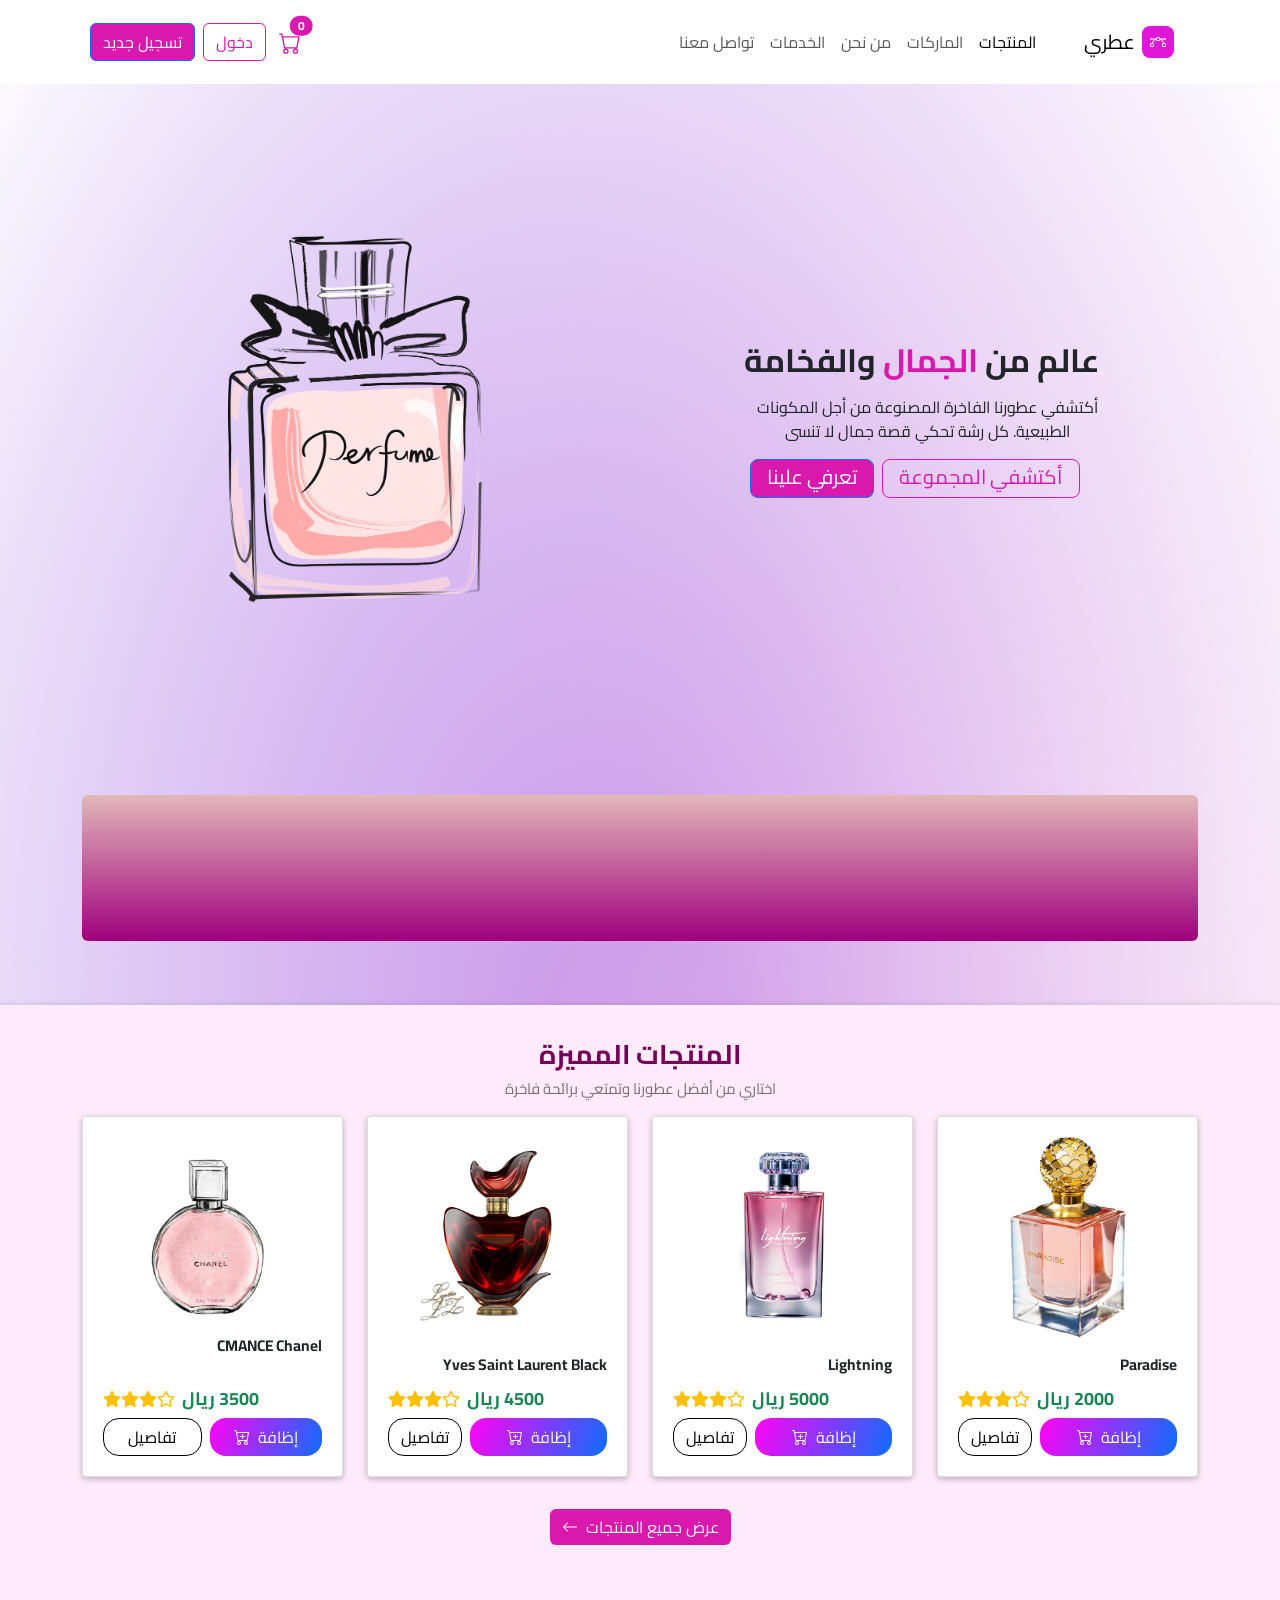
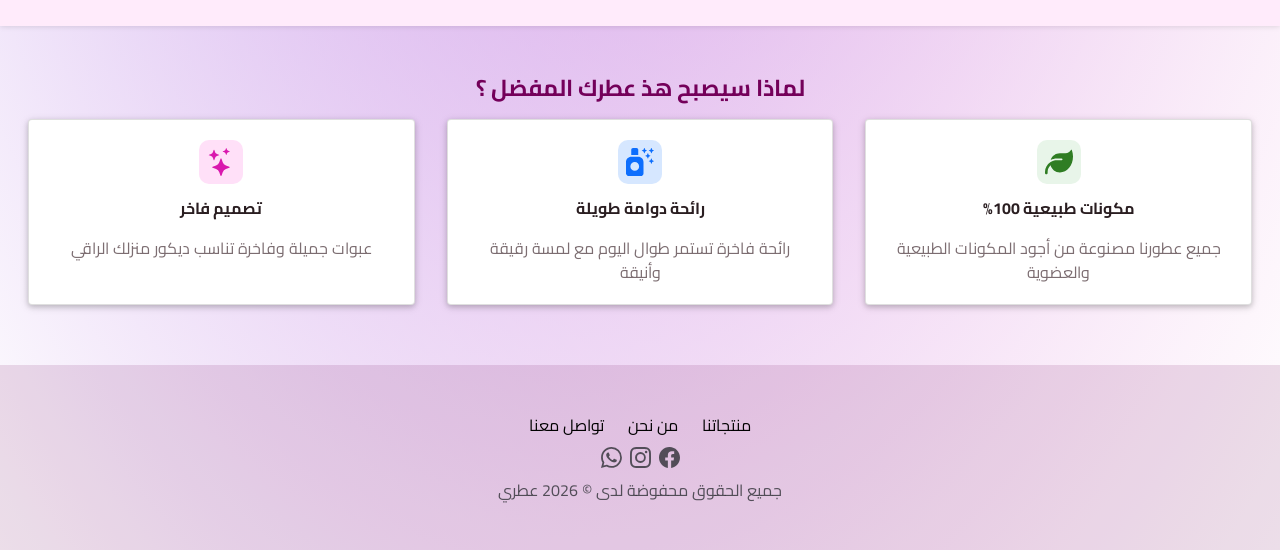
==== commit 724c5675: "Update index.html" ====
--- a/index.html
+++ b/index.html
@@ -146,7 +146,7 @@
                             <div class="d-flex gap-2"><button class="btn flex-grow-1 d-flex justify-content-center align-items-center gap-1 add-to-cart" type="button" style="border-radius: 16px;background: linear-gradient(-70deg, var(--bs-primary), #ff03f5);border-style: none;color: rgb(255,255,255);" data-id="4" data-name="CMANCE Chanel" data-price="3500" data-image="assets/img//pngwing.com%20(3).png">إظافة&nbsp;<svg xmlns="http://www.w3.org/2000/svg" width="1em" height="1em" fill="currentColor" viewBox="0 0 16 16" class="bi bi-cart-plus">
                                         <path d="M9 5.5a.5.5 0 0 0-1 0V7H6.5a.5.5 0 0 0 0 1H8v1.5a.5.5 0 0 0 1 0V8h1.5a.5.5 0 0 0 0-1H9z"></path>
                                         <path d="M.5 1a.5.5 0 0 0 0 1h1.11l.401 1.607 1.498 7.985A.5.5 0 0 0 4 12h1a2 2 0 1 0 0 4 2 2 0 0 0 0-4h7a2 2 0 1 0 0 4 2 2 0 0 0 0-4h1a.5.5 0 0 0 .491-.408l1.5-8A.5.5 0 0 0 14.5 3H2.89l-.405-1.621A.5.5 0 0 0 2 1zm3.915 10L3.102 4h10.796l-1.313 7h-8.17zM6 14a1 1 0 1 1-2 0 1 1 0 0 1 2 0m7 0a1 1 0 1 1-2 0 1 1 0 0 1 2 0"></path>
-                                    </svg></button><button class="btn flex-grow-1" type="button" style="border-radius: 16px;color: rgb(0,0,0);border-style: solid;border-color: #000000;">تفاصيل</button></div>
+                                    </svg></button><button class="btn flex-grow-1" type="button" style="border-radius: 16px;color: rgb(0,0,0);border-style: solid;border-color: #000000;" data-id="4" data-name="CMANCE Chanel" data-image="assets/img//pngwing.com%20(3).png" data-description="عطر برائحة زهرية دافئة ممزوجة بلمسة فلفل وردي منعشة وقاعدة ناعمة من الباتشولي والفانيليا، يمنح إحساسًا بالأناقة والحيوية بلمسة راقية تدوم طويلًا." data-price="3500" data-sold="57">تفاصيل</button></div>
                         </div>
                     </div>
                 </div>
